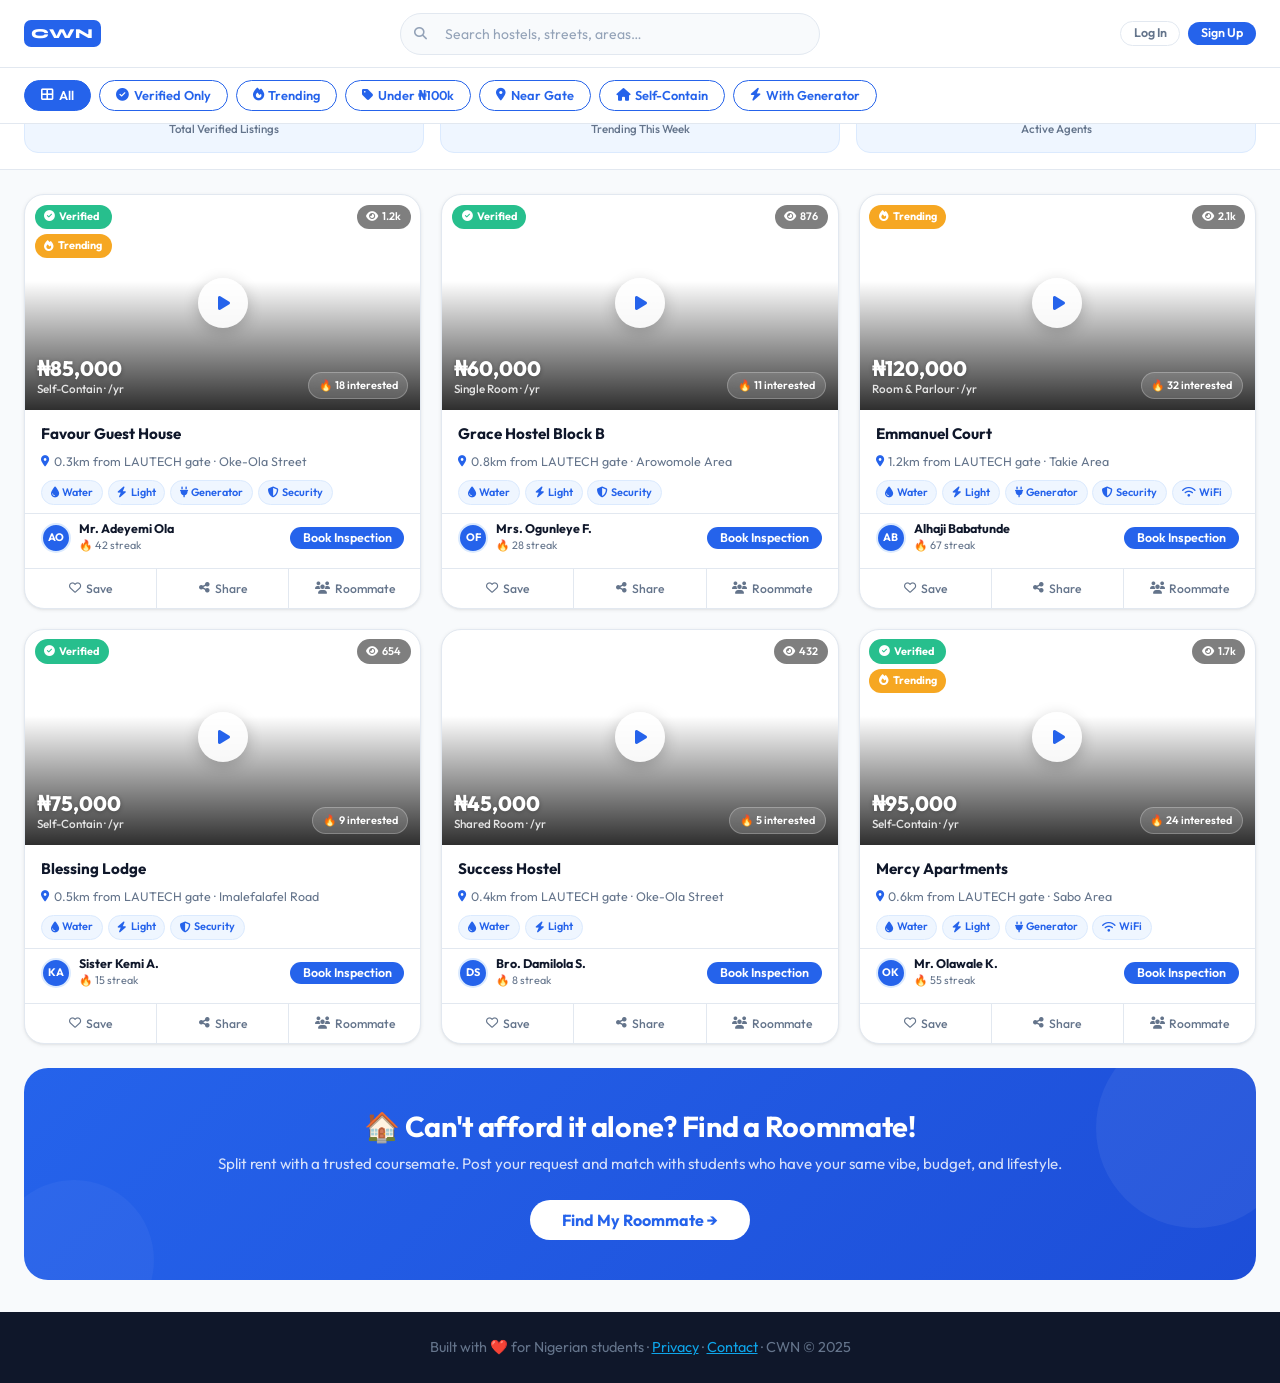
==== index.html @ 4b055cdf "file name changed" ====
<!--
  CWN — Campus Welfare Network
  PAGE: Listing Feed (index.html)
  ================================
  BACKEND INTEGRATION GUIDE:
  1. Replace `const LISTINGS` array with: fetch('/api/listings').then(r=>r.json())
  2. Replace saved listings localStorage with authenticated user API: POST /api/user/saved
  3. Connect search to server-side search: GET /api/listings?q=...&filter=...
  4. For Supabase: import { createClient } from '@supabase/supabase-js' and query listings table
  5. Real-time views: subscribe to Supabase Realtime channel on listings table
-->
<!DOCTYPE html>
<html lang="en">
<head>
  <meta charset="UTF-8">
  <meta name="viewport" content="width=device-width, initial-scale=1.0">
  <meta name="description" content="CWN — Find verified student accommodation near your campus. Video tours, no scams.">
  <title>CWN — Campus Welfare Network | Find Your Hostel</title>
  <link rel="stylesheet" href="styles.css">
  <link rel="stylesheet" href="https://cdnjs.cloudflare.com/ajax/libs/font-awesome/6.5.1/css/all.min.css">
</head>
<body>

<!-- ===== NAVBAR ===== -->
<nav class="navbar">
  <a href="index (1).html" class="nav-logo">
    <span class="logo-box">CWN</span>
  </a>
  <div class="nav-search">
    <i class="fa fa-search si"></i>
    <input type="text" id="desktopSearch" placeholder="Search hostels, streets, areas…" autocomplete="off">
  </div>
  <div class="nav-actions">
    <a href="signup.html" class="btn btn-ghost btn-sm">Log In</a>
    <a href="signup.html" class="btn btn-primary btn-sm">Sign Up</a>
  </div>
</nav>

<!-- Mobile search -->
<div class="mobile-search">
  <div class="nav-search" style="max-width:100%;margin:0">
    <i class="fa fa-search si"></i>
    <input type="text" id="mobileSearch" placeholder="Search hostels, streets, areas…" autocomplete="off">
  </div>
</div>

<!-- ===== FILTER PILLS ===== -->
<div class="filter-bar" id="filterBar">
  <button class="pill active" data-filter="all"><i class="fa fa-th-large"></i> All</button>
  <button class="pill" data-filter="verified"><i class="fa fa-check-circle"></i> Verified Only</button>
  <button class="pill" data-filter="trending"><i class="fa fa-fire"></i> Trending</button>
  <button class="pill" data-filter="under100k"><i class="fa fa-tag"></i> Under ₦100k</button>
  <button class="pill" data-filter="neargate"><i class="fa fa-map-marker-alt"></i> Near Gate</button>
  <button class="pill" data-filter="selfcontain"><i class="fa fa-home"></i> Self-Contain</button>
  <button class="pill" data-filter="generator"><i class="fa fa-bolt"></i> With Generator</button>
</div>

<!-- ===== STATS BAR ===== -->
<div class="stats-bar">
  <div class="stat-card">
    <div class="stat-num" id="statVerified">47</div>
    <div class="stat-lbl">Total Verified Listings</div>
  </div>
  <div class="stat-card">
    <div class="stat-num" id="statTrending">12</div>
    <div class="stat-lbl">Trending This Week</div>
  </div>
  <div class="stat-card">
    <div class="stat-num" id="statAgents">23</div>
    <div class="stat-lbl">Active Agents</div>
  </div>
</div>

<!-- ===== MAIN FEED ===== -->
<div class="feed-wrap" style="padding-top:1.5rem">
  <div class="listings-grid" id="listingsGrid">
    <!-- Cards rendered by JS -->
  </div>
</div>

<!-- ===== CTA BANNER ===== -->
<div class="cta-banner">
  <h2>🏠 Can't afford it alone? Find a Roommate!</h2>
  <p>Split rent with a trusted coursemate. Post your request and match with students who have your same vibe, budget, and lifestyle.</p>
  <a href="roommate.html" class="btn btn-white btn-lg">Find My Roommate →</a>
</div>

<!-- ===== FOOTER ===== -->
<footer class="footer">
  <p>Built with ❤️ for Nigerian students · <a href="#">Privacy</a> · <a href="#">Contact</a> · CWN © 2025</p>
</footer>

<!-- ===== MOBILE BOTTOM NAV ===== -->
<nav class="mob-nav">
  <div class="mob-nav-inner">
    <a href="index (1).html" class="mob-nav-item active">
      <i class="fa fa-home"></i><span>Feed</span>
    </a>
    <div class="mob-nav-item" id="mobSearchBtn">
      <i class="fa fa-search"></i><span>Search</span>
    </div>
    <a href="roommate.html" class="mob-nav-item">
      <i class="fa fa-users"></i><span>Roommate</span>
    </a>
    <a href="signup.html" class="mob-nav-item">
      <i class="fa fa-user-circle"></i><span>Profile</span>
    </a>
  </div>
</nav>

<!-- ===== SHARE MODAL ===== -->
<div class="overlay" id="shareOverlay">
  <div class="sheet">
    <div class="sheet-header">
      <span class="sheet-title">How do you want to share? 🤔</span>
      <button class="sheet-close" id="shareClose"><i class="fa fa-times"></i></button>
    </div>
    <p class="sheet-sub">Choose what you're looking for and we'll write the message for you.</p>
    <div class="share-opts">
      <div class="share-opt" id="shareRoommate">
        <i class="fa fa-user-friends"></i>
        <div class="share-opt-title">Looking for a Roommate</div>
        <div class="share-opt-desc">Share to find someone to split rent with</div>
      </div>
      <div class="share-opt" id="shareFriends">
        <i class="fab fa-whatsapp"></i>
        <div class="share-opt-title">Share with Friends</div>
        <div class="share-opt-desc">Let your people know about this hostel</div>
      </div>
    </div>
  </div>
</div>

<!-- ===== VIDEO MODAL ===== -->
<div class="vid-overlay" id="vidOverlay">
  <div class="vid-box">
    <button class="vid-close" id="vidClose"><i class="fa fa-times"></i></button>
    <div class="vid-inner">
      <iframe id="vidFrame" src="" allowfullscreen allow="autoplay; encrypted-media"></iframe>
    </div>
  </div>
</div>

<script>
// =====================================================================
// DATA — Replace with API calls in production
// =====================================================================
const LISTINGS = [
  {
    id: 1,
    name: "Favour Guest House",
    street: "Oke-Ola Street",
    area: "Ogbomoso",
    distance: "0.3km from LAUTECH gate",
    price: "₦85,000",
    priceNum: 85000,
    roomType: "Self-Contain",
    verified: true,
    trending: true,
    views: 1240,
    interested: 18,
    amenities: ["Water", "Light", "Generator", "Security"],
    agent: { name: "Mr. Adeyemi Ola", initials: "AO", streak: 42 },
    img: "https://images.unsplash.com/photo-1560185008-b033106af5c3?w=800&q=75&auto=format",
    vidId: "3209828",
    vidSrc: "https://player.pexels.com/video/3209828/video-share"
  },
  {
    id: 2,
    name: "Grace Hostel Block B",
    street: "Arowomole Area",
    area: "Ogbomoso",
    distance: "0.8km from LAUTECH gate",
    price: "₦60,000",
    priceNum: 60000,
    roomType: "Single Room",
    verified: true,
    trending: false,
    views: 876,
    interested: 11,
    amenities: ["Water", "Light", "Security"],
    agent: { name: "Mrs. Ogunleye F.", initials: "OF", streak: 28 },
    img: "https://images.unsplash.com/photo-1522708323590-d24dbb6b0267?w=800&q=75&auto=format",
    vidId: "4483938",
    vidSrc: "https://player.pexels.com/video/4483938/video-share"
  },
  {
    id: 3,
    name: "Emmanuel Court",
    street: "Takie Area",
    area: "Ogbomoso",
    distance: "1.2km from LAUTECH gate",
    price: "₦120,000",
    priceNum: 120000,
    roomType: "Room & Parlour",
    verified: false,
    trending: true,
    views: 2105,
    interested: 32,
    amenities: ["Water", "Light", "Generator", "Security", "WiFi"],
    agent: { name: "Alhaji Babatunde", initials: "AB", streak: 67 },
    img: "https://images.unsplash.com/photo-1502672023488-70e25813eb80?w=800&q=75&auto=format",
    vidId: "3014019",
    vidSrc: "https://player.pexels.com/video/3014019/video-share"
  },
  {
    id: 4,
    name: "Blessing Lodge",
    street: "Imalefalafel Road",
    area: "Ogbomoso",
    distance: "0.5km from LAUTECH gate",
    price: "₦75,000",
    priceNum: 75000,
    roomType: "Self-Contain",
    verified: true,
    trending: false,
    views: 654,
    interested: 9,
    amenities: ["Water", "Light", "Security"],
    agent: { name: "Sister Kemi A.", initials: "KA", streak: 15 },
    img: "https://images.unsplash.com/photo-1631049307264-da0ec9d70304?w=800&q=75&auto=format",
    vidId: "3571264",
    vidSrc: "https://player.pexels.com/video/3571264/video-share"
  },
  {
    id: 5,
    name: "Success Hostel",
    street: "Oke-Ola Street",
    area: "Ogbomoso",
    distance: "0.4km from LAUTECH gate",
    price: "₦45,000",
    priceNum: 45000,
    roomType: "Shared Room",
    verified: false,
    trending: false,
    views: 432,
    interested: 5,
    amenities: ["Water", "Light"],
    agent: { name: "Bro. Damilola S.", initials: "DS", streak: 8 },
    img: "https://images.unsplash.com/photo-1484154218612-5b36a8d8c68a?w=800&q=75&auto=format",
    vidId: "2793443",
    vidSrc: "https://player.pexels.com/video/2793443/video-share"
  },
  {
    id: 6,
    name: "Mercy Apartments",
    street: "Sabo Area",
    area: "Ogbomoso",
    distance: "0.6km from LAUTECH gate",
    price: "₦95,000",
    priceNum: 95000,
    roomType: "Self-Contain",
    verified: true,
    trending: true,
    views: 1680,
    interested: 24,
    amenities: ["Water", "Light", "Generator", "WiFi"],
    agent: { name: "Mr. Olawale K.", initials: "OK", streak: 55 },
    img: "https://images.unsplash.com/photo-1493809842364-78817add7ffb?w=800&q=75&auto=format",
    vidId: "856199",
    vidSrc: "https://player.pexels.com/video/856199/video-share"
  }
];

const AMENITY_ICONS = {
  "Water": "fa-tint",
  "Light": "fa-bolt",
  "Generator": "fa-plug",
  "Security": "fa-shield-alt",
  "WiFi": "fa-wifi",
  "Furnished": "fa-couch"
};

// =====================================================================
// STATE
// =====================================================================
let activeFilter = 'all';
let searchQuery = '';
let activeShareListing = null;
let savedListings = JSON.parse(localStorage.getItem('cwn_saved') || '[]');

// =====================================================================
// RENDER CARDS
// =====================================================================
function renderCards(data) {
  const grid = document.getElementById('listingsGrid');
  if (!data.length) {
    grid.innerHTML = `<div class="no-results">
      <i class="fa fa-search"></i>
      <h3>No listings found</h3>
      <p>Try a different filter or search term</p>
    </div>`;
    return;
  }

  grid.innerHTML = data.map(l => `
    <div class="l-card" data-id="${l.id}">
      <div class="card-media" onclick="openVideo(${l.id})">
        <img
          src="${l.img}"
          alt="${l.name}"
          loading="lazy"
          onerror="this.style.background='linear-gradient(135deg,#1e3a5f,#2563EB)';this.style.display='none'">
        <div class="media-grad"></div>
        <div class="play-btn"><i class="fa fa-play" style="margin-left:3px"></i></div>
        <div class="card-badges">
          ${l.verified ? '<span class="badge badge-v"><i class="fa fa-check-circle"></i> Verified</span>' : ''}
          ${l.trending ? '<span class="badge badge-t"><i class="fa fa-fire"></i> Trending</span>' : ''}
        </div>
        <div class="badge-views"><i class="fa fa-eye"></i> ${fmtNum(l.views)}</div>
        <div class="price-tag">
          <div class="price-main">${l.price}</div>
          <div class="price-type">${l.roomType} · /yr</div>
        </div>
        <div class="interested-tag">🔥 ${l.interested} interested</div>
      </div>

      <div class="card-body">
        <div class="card-title">${l.name}</div>
        <div class="card-loc">
          <i class="fa fa-map-marker-alt"></i>
          <span>${l.distance} · ${l.street}</span>
        </div>
        <div class="amenity-row">
          ${l.amenities.map(a => `
            <span class="a-pill">
              <i class="fa ${AMENITY_ICONS[a] || 'fa-check'}"></i>${a}
            </span>`).join('')}
        </div>
        <div class="card-hr"></div>
        <div class="agent-row">
          <div class="agent-info">
            <div class="av">${l.agent.initials}</div>
            <div>
              <div class="agent-name">${l.agent.name}</div>
              <div class="agent-streak">🔥 ${l.agent.streak} streak</div>
            </div>
          </div>
          <a href="listing-detail.html?id=${l.id}" class="btn btn-primary btn-sm">
            Book Inspection
          </a>
        </div>
      </div>

      <div class="card-acts">
        <button class="act-btn ${savedListings.includes(l.id)?'saved':''}" onclick="toggleSave(${l.id},this)">
          <i class="fa${savedListings.includes(l.id)?'s':' far'} fa-heart"></i>
          <span>${savedListings.includes(l.id)?'Saved':'Save'}</span>
        </button>
        <button class="act-btn" onclick="openShare(${l.id})">
          <i class="fa fa-share-alt"></i><span>Share</span>
        </button>
        <a href="roommate.html" class="act-btn">
          <i class="fa fa-users"></i><span>Roommate</span>
        </a>
      </div>
    </div>
  `).join('');
}

function fmtNum(n) {
  return n >= 1000 ? (n/1000).toFixed(1).replace('.0','') + 'k' : n;
}

// =====================================================================
// FILTER + SEARCH
// =====================================================================
function applyFilters() {
  let data = [...LISTINGS];

  // Search
  if (searchQuery) {
    const q = searchQuery.toLowerCase();
    data = data.filter(l =>
      l.name.toLowerCase().includes(q) ||
      l.street.toLowerCase().includes(q) ||
      l.area.toLowerCase().includes(q) ||
      l.roomType.toLowerCase().includes(q)
    );
  }

  // Pill filter
  switch (activeFilter) {
    case 'verified':   data = data.filter(l => l.verified); break;
    case 'trending':   data = data.filter(l => l.trending); break;
    case 'under100k':  data = data.filter(l => l.priceNum < 100000); break;
    case 'neargate':   data = data.filter(l => parseFloat(l.distance) < 0.6); break;
    case 'selfcontain':data = data.filter(l => l.roomType.toLowerCase().includes('self')); break;
    case 'generator':  data = data.filter(l => l.amenities.includes('Generator')); break;
  }

  renderCards(data);
}

// Pill clicks
document.getElementById('filterBar').addEventListener('click', e => {
  const pill = e.target.closest('.pill');
  if (!pill) return;
  document.querySelectorAll('.pill').forEach(p => p.classList.remove('active'));
  pill.classList.add('active');
  activeFilter = pill.dataset.filter;
  applyFilters();
});

// Search inputs
function setupSearch(id) {
  const el = document.getElementById(id);
  if (!el) return;
  el.addEventListener('input', e => {
    searchQuery = e.target.value.trim();
    // Sync both search inputs
    ['desktopSearch','mobileSearch'].forEach(sid => {
      const el2 = document.getElementById(sid);
      if (el2 && el2 !== e.target) el2.value = searchQuery;
    });
    applyFilters();
  });
}
setupSearch('desktopSearch');
setupSearch('mobileSearch');

// =====================================================================
// SAVE / FAVOURITE
// =====================================================================
function toggleSave(id, btn) {
  const idx = savedListings.indexOf(id);
  if (idx === -1) {
    savedListings.push(id);
    btn.classList.add('saved');
    btn.innerHTML = '<i class="fas fa-heart"></i><span>Saved</span>';
  } else {
    savedListings.splice(idx, 1);
    btn.classList.remove('saved');
    btn.innerHTML = '<i class="far fa-heart"></i><span>Save</span>';
  }
  localStorage.setItem('cwn_saved', JSON.stringify(savedListings));
}

// =====================================================================
// SHARE MODAL
// =====================================================================
function openShare(id) {
  activeShareListing = LISTINGS.find(l => l.id === id);
  document.getElementById('shareOverlay').classList.add('open');
}

document.getElementById('shareClose').onclick = closeShare;
document.getElementById('shareOverlay').addEventListener('click', e => {
  if (e.target === document.getElementById('shareOverlay')) closeShare();
});
function closeShare() {
  document.getElementById('shareOverlay').classList.remove('open');
}

document.getElementById('shareRoommate').onclick = () => {
  if (!activeShareListing) return;
  const l = activeShareListing;
  const url = `${window.location.origin}/listing-detail.html?id=${l.id}`;
  const msg = `Hey! 👋 I found this hostel on CWN and I'm looking for a roommate to share it with.\n\n🏠 *${l.name}*\n📍 ${l.street}, Ogbomoso\n💰 Budget around ${l.price}/year\n🎓 Near LAUTECH gate (${l.distance})\n\nCheck it out here: ${url}\n\nHolla if you're interested! 🙌`;
  window.open(`https://wa.me/?text=${encodeURIComponent(msg)}`, '_blank');
  closeShare();
};

document.getElementById('shareFriends').onclick = () => {
  if (!activeShareListing) return;
  const l = activeShareListing;
  const url = `${window.location.origin}/listing-detail.html?id=${l.id}`;
  const msg = `Found a 🔥 hostel on CWN — ${l.verified ? 'verified video tour, no scams' : 'check it out'}!\n\n🏠 *${l.name}* — ${l.price}/yr\n📍 ${l.distance} from LAUTECH gate\n\nCheck it out: ${url}\n\nCWN — student accommodation done right 🎓`;
  window.open(`https://wa.me/?text=${encodeURIComponent(msg)}`, '_blank');
  closeShare();
};

// =====================================================================
// VIDEO MODAL
// =====================================================================
function openVideo(id) {
  const l = LISTINGS.find(x => x.id === id);
  if (!l) return;
  const overlay = document.getElementById('vidOverlay');
  const inner = overlay.querySelector('.vid-inner');

  // Try Pexels embed, fallback to styled placeholder
  inner.innerHTML = `
    <iframe
      src="${l.vidSrc}"
      width="100%" height="100%"
      frameborder="0"
      allow="autoplay; fullscreen"
      allowfullscreen
      style="width:100%;height:100%;border:none;display:block">
    </iframe>`;

  overlay.classList.add('open');

  // Fallback if iframe fails — show placeholder after 3s
  const iframe = inner.querySelector('iframe');
  iframe.onerror = () => showVidPlaceholder(inner, l);

  // Add fallback placeholder below iframe for browsers that block embeds
  setTimeout(() => {
    // If iframe loaded, this won't show
  }, 100);
}

function showVidPlaceholder(inner, l) {
  inner.innerHTML = `
    <div class="vid-placeholder">
      <i class="fa fa-video"></i>
      <strong>Video Tour — ${l.name}</strong>
      <span>Video tour loading… this will play the agent's walkthrough video.</span>
      <span style="margin-top:0.5rem;color:rgba(255,255,255,0.4);font-size:0.75rem">
        Agent: ${l.agent.name} · ${l.distance}
      </span>
    </div>`;
}

document.getElementById('vidClose').onclick = closeVideo;
document.getElementById('vidOverlay').addEventListener('click', e => {
  if (e.target === document.getElementById('vidOverlay')) closeVideo();
});
function closeVideo() {
  document.getElementById('vidOverlay').classList.remove('open');
  // Stop video
  const inner = document.getElementById('vidOverlay').querySelector('.vid-inner');
  inner.innerHTML = '';
}

// =====================================================================
// INIT
// =====================================================================
renderCards(LISTINGS);
</script>
</body>
</html>
---- styles.css ----
/*
  CWN — Campus Welfare Network
  Shared Stylesheet (styles.css)
  ================================
  To connect to a real backend later:
  1. Replace all hardcoded JS data arrays with fetch() calls to your API
  2. Update form actions to POST to your backend endpoints
  3. Replace localStorage saves with authenticated user API calls
  4. Supabase integration: use supabase-js client in each page's <script> block
*/

@import url('https://fonts.googleapis.com/css2?family=Outfit:wght@300;400;500;600;700;800;900&family=Syne:wght@700;800;900&display=swap');

/* ===================== CSS VARIABLES ===================== */
:root {
  --blue:        #2563EB;
  --blue-dark:   #1D4ED8;
  --blue-light:  #0EA5E9;
  --blue-tint:   #EFF6FF;
  --blue-mid:    #DBEAFE;
  --dark:        #0F172A;
  --bg:          #F8FAFC;
  --card:        #FFFFFF;
  --border:      #E2E8F0;
  --green:       #10B981;
  --green-tint:  #ECFDF5;
  --amber:       #F59E0B;
  --amber-tint:  #FFFBEB;
  --red:         #EF4444;
  --red-tint:    #FEF2F2;
  --gray:        #64748B;
  --gray-light:  #94A3B8;
  --gray-xlight: #CBD5E1;
  --font-body:   'Outfit', sans-serif;
  --font-display:'Syne', sans-serif;
  --radius-xs:   6px;
  --radius-sm:   10px;
  --radius:      14px;
  --radius-lg:   20px;
  --radius-xl:   24px;
  --shadow-xs:   0 1px 2px rgba(0,0,0,0.05);
  --shadow-sm:   0 1px 4px rgba(0,0,0,0.07), 0 1px 2px rgba(0,0,0,0.04);
  --shadow:      0 2px 10px rgba(0,0,0,0.08), 0 1px 3px rgba(0,0,0,0.05);
  --shadow-md:   0 6px 20px rgba(0,0,0,0.1);
  --shadow-blue: 0 8px 28px rgba(37,99,235,0.25);
  --nav-h:       68px;
  --mob-nav-h:   62px;
  --t:           0.2s ease;
}

/* ===================== RESET ===================== */
*,*::before,*::after{margin:0;padding:0;box-sizing:border-box}
html{scroll-behavior:smooth;-webkit-text-size-adjust:100%}
body{font-family:var(--font-body);background:var(--bg);color:var(--dark);line-height:1.6;-webkit-font-smoothing:antialiased;-moz-osx-font-smoothing:grayscale}
a{text-decoration:none;color:inherit}
img,video{max-width:100%;display:block}
button,input,select,textarea{font-family:var(--font-body);font-size:inherit}
button{cursor:pointer;border:none;background:none}
ul{list-style:none}

/* ===================== SCROLLBAR ===================== */
::-webkit-scrollbar{width:5px;height:5px}
::-webkit-scrollbar-track{background:transparent}
::-webkit-scrollbar-thumb{background:var(--border);border-radius:3px}
::-webkit-scrollbar-thumb:hover{background:var(--gray-xlight)}

/* ===================== TYPOGRAPHY ===================== */
.display{font-family:var(--font-display);font-weight:800}
h1{font-size:clamp(1.75rem,4vw,2.6rem);font-weight:800;line-height:1.15;letter-spacing:-0.5px}
h2{font-size:clamp(1.25rem,3vw,1.8rem);font-weight:700;line-height:1.25;letter-spacing:-0.3px}
h3{font-size:1.1rem;font-weight:700;line-height:1.3}
h4{font-size:0.95rem;font-weight:600}
p{color:var(--gray);font-size:0.9rem}

/* ===================== NAVBAR ===================== */
.navbar{
  position:fixed;top:0;left:0;right:0;
  height:var(--nav-h);
  background:rgba(255,255,255,0.96);
  backdrop-filter:blur(16px);
  -webkit-backdrop-filter:blur(16px);
  border-bottom:1px solid var(--border);
  z-index:200;
  display:flex;align-items:center;
  padding:0 1.5rem;gap:1rem;
}
.nav-logo{
  display:flex;align-items:center;gap:0.4rem;
  font-family:var(--font-display);font-size:1.5rem;font-weight:800;
  color:var(--blue);letter-spacing:-1px;flex-shrink:0;
}
.nav-logo .logo-box{
  background:var(--blue);color:white;
  padding:3px 7px;border-radius:7px;
  font-size:0.85rem;letter-spacing:0.5px;font-weight:900;
}
.nav-search{flex:1;max-width:420px;margin:0 auto;position:relative}
.nav-search input{
  width:100%;height:42px;
  border:1.5px solid var(--border);
  border-radius:100px;padding:0 1rem 0 2.75rem;
  font-size:0.875rem;background:var(--bg);
  transition:var(--t);outline:none;color:var(--dark);
}
.nav-search input:focus{
  border-color:var(--blue);background:white;
  box-shadow:0 0 0 3px rgba(37,99,235,0.1);
}
.nav-search input::placeholder{color:var(--gray-light)}
.nav-search .si{
  position:absolute;left:0.875rem;top:50%;transform:translateY(-50%);
  color:var(--gray-light);font-size:0.8rem;pointer-events:none;
}
.nav-actions{display:flex;align-items:center;gap:0.5rem;flex-shrink:0}

/* mobile search row */
.mobile-search{
  display:none;
  padding:0.625rem 1rem;
  background:white;
  border-bottom:1px solid var(--border);
  position:sticky;top:var(--nav-h);z-index:190;
}
.mobile-search .nav-search{max-width:100%;margin:0}

/* ===================== BUTTONS ===================== */
.btn{
  display:inline-flex;align-items:center;justify-content:center;gap:0.4rem;
  padding:0.5rem 1.25rem;border-radius:100px;
  font-size:0.875rem;font-weight:600;
  transition:var(--t);cursor:pointer;border:none;line-height:1;
}
.btn:active{transform:scale(0.97)}
.btn-primary{background:var(--blue);color:white}
.btn-primary:hover{background:var(--blue-dark);box-shadow:var(--shadow-blue)}
.btn-outline{background:transparent;color:var(--blue);border:1.5px solid var(--blue)}
.btn-outline:hover{background:var(--blue-tint)}
.btn-ghost{background:transparent;color:var(--gray);border:1.5px solid var(--border)}
.btn-ghost:hover{background:var(--bg);color:var(--dark)}
.btn-green{background:var(--green);color:white}
.btn-green:hover{background:#059669}
.btn-white{background:white;color:var(--blue);font-weight:700}
.btn-white:hover{background:var(--blue-tint)}
.btn-sm{padding:0.3rem 0.8rem;font-size:0.78rem}
.btn-lg{padding:0.75rem 2rem;font-size:1rem}
.btn-xl{padding:0.9rem 2.5rem;font-size:1.05rem;border-radius:var(--radius-sm)}
.btn-full{width:100%}
.btn-square{padding:0.5rem;aspect-ratio:1;border-radius:var(--radius-sm)}

/* ===================== FILTER BAR ===================== */
.filter-bar{
  padding:0.75rem 1.5rem;
  display:flex;gap:0.5rem;
  overflow-x:auto;scrollbar-width:none;-ms-overflow-style:none;
  border-bottom:1px solid var(--border);
  background:white;
  position:sticky;top:calc(var(--nav-h));z-index:180;
}
.filter-bar::-webkit-scrollbar{display:none}
.pill{
  display:inline-flex;align-items:center;gap:0.3rem;
  padding:0.4rem 1rem;border-radius:100px;
  font-size:0.8rem;font-weight:600;white-space:nowrap;
  cursor:pointer;border:1.5px solid var(--blue);
  color:var(--blue);background:white;transition:var(--t);
}
.pill.active{background:var(--blue);color:white}
.pill:hover:not(.active){background:var(--blue-tint)}

/* ===================== STATS BAR ===================== */
.stats-bar{
  display:grid;grid-template-columns:repeat(3,1fr);gap:1rem;
  padding:1rem 1.5rem;background:white;
  border-bottom:1px solid var(--border);
}
.stat-card{
  background:var(--blue-tint);border-radius:var(--radius);
  padding:0.875rem 1rem;text-align:center;
  border:1px solid var(--blue-mid);
}
.stat-num{
  font-size:1.8rem;font-weight:900;color:var(--blue);
  line-height:1;font-family:var(--font-display);
}
.stat-lbl{font-size:0.72rem;color:var(--gray);margin-top:0.25rem;font-weight:500}

/* ===================== LISTING GRID ===================== */
.feed-wrap{padding:1.5rem}
.listings-grid{
  display:grid;
  grid-template-columns:repeat(3,1fr);
  gap:1.25rem;
}
.no-results{
  grid-column:1/-1;text-align:center;
  padding:4rem 2rem;color:var(--gray-light);
}
.no-results i{font-size:3rem;margin-bottom:1rem;display:block;color:var(--border)}
.no-results h3{color:var(--gray);font-size:1rem}

/* ===================== LISTING CARD ===================== */
.l-card{
  background:var(--card);border-radius:var(--radius-lg);
  overflow:hidden;
  box-shadow:var(--shadow-sm);
  border:1px solid var(--border);
  transition:transform 0.25s ease,box-shadow 0.25s ease;
  display:flex;flex-direction:column;
}
.l-card:hover{transform:translateY(-4px);box-shadow:var(--shadow-md)}

.card-media{
  position:relative;height:215px;overflow:hidden;
  cursor:pointer;flex-shrink:0;
}
.card-media img{
  width:100%;height:100%;object-fit:cover;
  transition:transform 0.4s ease;display:block;
}
.l-card:hover .card-media img{transform:scale(1.06)}
.media-grad{
  position:absolute;bottom:0;left:0;right:0;
  height:60%;
  background:linear-gradient(to top,rgba(0,0,0,0.82),transparent);
  z-index:2;pointer-events:none;
}
.play-btn{
  position:absolute;top:50%;left:50%;
  transform:translate(-50%,-50%);
  width:50px;height:50px;border-radius:50%;
  background:rgba(255,255,255,0.9);
  display:flex;align-items:center;justify-content:center;
  color:var(--blue);font-size:1rem;z-index:5;
  box-shadow:0 4px 16px rgba(0,0,0,0.2);
  transition:var(--t);
}
.card-media:hover .play-btn{background:white;transform:translate(-50%,-50%) scale(1.1)}

.card-badges{
  position:absolute;top:0.6rem;left:0.6rem;
  display:flex;flex-direction:column;gap:0.3rem;z-index:6;
}
.badge{
  display:inline-flex;align-items:center;gap:0.25rem;
  padding:0.22rem 0.6rem;border-radius:100px;
  font-size:0.68rem;font-weight:700;
  backdrop-filter:blur(6px);-webkit-backdrop-filter:blur(6px);
}
.badge-v{background:rgba(16,185,129,0.9);color:white}
.badge-t{background:rgba(245,158,11,0.9);color:white}
.badge-views{
  position:absolute;top:0.6rem;right:0.6rem;
  background:rgba(0,0,0,0.5);color:white;
  padding:0.22rem 0.6rem;border-radius:100px;
  font-size:0.68rem;font-weight:600;z-index:6;
  display:flex;align-items:center;gap:0.25rem;
  backdrop-filter:blur(6px);
}

.price-tag{position:absolute;bottom:0.7rem;left:0.75rem;z-index:5}
.price-main{font-size:1.3rem;font-weight:800;color:white;line-height:1.1;text-shadow:0 1px 4px rgba(0,0,0,0.3)}
.price-type{font-size:0.73rem;color:rgba(255,255,255,0.85);font-weight:500}
.interested-tag{
  position:absolute;bottom:0.7rem;right:0.75rem;z-index:5;
  background:rgba(255,255,255,0.15);color:white;
  padding:0.22rem 0.6rem;border-radius:100px;
  font-size:0.68rem;font-weight:600;
  border:1px solid rgba(255,255,255,0.25);
  backdrop-filter:blur(6px);
}

.card-body{
  padding:0.875rem 1rem;
  flex:1;display:flex;flex-direction:column;gap:0.5rem;
}
.card-title{font-size:0.95rem;font-weight:700;color:var(--dark);line-height:1.3}
.card-loc{
  font-size:0.78rem;color:var(--gray);
  display:flex;align-items:center;gap:0.3rem;
  white-space:nowrap;overflow:hidden;text-overflow:ellipsis;
}
.card-loc i{color:var(--blue);font-size:0.68rem;flex-shrink:0}
.amenity-row{display:flex;flex-wrap:wrap;gap:0.3rem}
.a-pill{
  background:var(--blue-tint);color:var(--blue);
  padding:0.18rem 0.55rem;border-radius:100px;
  font-size:0.68rem;font-weight:600;
  display:flex;align-items:center;gap:0.2rem;
  border:1px solid var(--blue-mid);
}
.card-hr{height:1px;background:var(--border);margin:0 -1rem;width:calc(100% + 2rem)}

.agent-row{
  display:flex;align-items:center;
  justify-content:space-between;gap:0.5rem;
}
.agent-info{display:flex;align-items:center;gap:0.5rem}
.av{
  width:30px;height:30px;border-radius:50%;
  background:var(--blue);color:white;
  font-size:0.68rem;font-weight:700;
  display:flex;align-items:center;justify-content:center;
  flex-shrink:0;border:2px solid var(--blue-mid);
}
.agent-name{font-size:0.78rem;font-weight:700;color:var(--dark);line-height:1.2}
.agent-streak{font-size:0.68rem;color:var(--gray)}

/* ===================== CARD ACTIONS ===================== */
.card-acts{
  display:flex;border-top:1px solid var(--border);
  border-radius:0 0 var(--radius-lg) var(--radius-lg);
  overflow:hidden;
}
.act-btn{
  flex:1;display:flex;align-items:center;justify-content:center;gap:0.3rem;
  padding:0.6rem 0.25rem;font-size:0.76rem;font-weight:500;
  color:var(--gray);transition:var(--t);cursor:pointer;
  background:none;border:none;font-family:var(--font-body);
}
.act-btn:not(:last-child){border-right:1px solid var(--border)}
.act-btn:hover{color:var(--blue);background:var(--blue-tint)}
.act-btn.saved{color:var(--red)}
.act-btn.saved i{font-weight:900}

/* ===================== SHARE MODAL ===================== */
.overlay{
  position:fixed;inset:0;background:rgba(0,0,0,0.52);
  z-index:500;display:flex;align-items:flex-end;justify-content:center;
  opacity:0;pointer-events:none;transition:opacity 0.25s ease;
}
.overlay.open{opacity:1;pointer-events:all}
.sheet{
  background:white;border-radius:var(--radius-xl) var(--radius-xl) 0 0;
  padding:1.5rem;width:100%;max-width:500px;
  transform:translateY(100%);transition:transform 0.25s ease;
  box-shadow:0 -8px 40px rgba(0,0,0,0.15);
}
.overlay.open .sheet{transform:translateY(0)}
@media(min-width:640px){
  .overlay{align-items:center}
  .sheet{
    border-radius:var(--radius-xl);max-width:420px;
    transform:scale(0.94) translateY(8px);
    transition:transform 0.25s ease,opacity 0.25s ease;opacity:0;
  }
  .overlay.open .sheet{transform:scale(1) translateY(0);opacity:1}
}
.sheet-header{display:flex;align-items:center;justify-content:space-between;margin-bottom:0.25rem}
.sheet-title{font-size:1.05rem;font-weight:700}
.sheet-close{
  width:30px;height:30px;border-radius:50%;background:var(--bg);
  border:none;cursor:pointer;display:flex;align-items:center;justify-content:center;
  color:var(--gray);font-size:0.8rem;transition:var(--t);
}
.sheet-close:hover{background:var(--border);color:var(--dark)}
.sheet-sub{font-size:0.83rem;color:var(--gray);margin-bottom:1.25rem}
.share-opts{display:grid;grid-template-columns:1fr 1fr;gap:0.75rem}
.share-opt{
  border:2px solid var(--border);border-radius:var(--radius);
  padding:1.25rem 1rem;text-align:center;cursor:pointer;transition:var(--t);
}
.share-opt:hover,.share-opt.sel{border-color:var(--blue);background:var(--blue-tint)}
.share-opt i{font-size:1.75rem;color:var(--blue);margin-bottom:0.5rem;display:block}
.share-opt-title{font-size:0.85rem;font-weight:700;color:var(--dark)}
.share-opt-desc{font-size:0.73rem;color:var(--gray);margin-top:0.2rem}

/* ===================== VIDEO MODAL ===================== */
.vid-overlay{
  position:fixed;inset:0;background:rgba(0,0,0,0.92);
  z-index:600;display:flex;align-items:center;justify-content:center;
  opacity:0;pointer-events:none;transition:opacity 0.25s ease;
}
.vid-overlay.open{opacity:1;pointer-events:all}
.vid-box{
  width:90%;max-width:700px;
  background:#000;border-radius:var(--radius-lg);
  overflow:hidden;position:relative;
  transform:scale(0.95);transition:transform 0.25s ease;
}
.vid-overlay.open .vid-box{transform:scale(1)}
.vid-close{
  position:absolute;top:0.75rem;right:0.75rem;z-index:10;
  background:rgba(0,0,0,0.6);border:none;color:white;
  width:34px;height:34px;border-radius:50%;
  display:flex;align-items:center;justify-content:center;
  cursor:pointer;font-size:0.875rem;transition:var(--t);
}
.vid-close:hover{background:rgba(0,0,0,0.9)}
.vid-inner{width:100%;aspect-ratio:16/9}
.vid-inner iframe{width:100%;height:100%;border:none;display:block}
.vid-placeholder{
  width:100%;aspect-ratio:16/9;
  background:linear-gradient(135deg,#0F172A 0%,#1e3a5f 50%,#2563EB 100%);
  display:flex;flex-direction:column;align-items:center;justify-content:center;
  color:white;gap:1rem;text-align:center;padding:2rem;
}
.vid-placeholder i{font-size:3.5rem;color:rgba(255,255,255,0.4)}
.vid-placeholder strong{font-size:1.1rem;font-weight:700}
.vid-placeholder span{font-size:0.85rem;color:rgba(255,255,255,0.6)}

/* ===================== CTA BANNER ===================== */
.cta-banner{
  background:linear-gradient(135deg,var(--blue) 0%,var(--blue-dark) 100%);
  border-radius:var(--radius-xl);padding:2.5rem 2rem;
  text-align:center;color:white;
  margin:0 1.5rem 1.5rem;
  position:relative;overflow:hidden;
}
.cta-banner::before{
  content:'';position:absolute;top:-40px;right:-40px;
  width:200px;height:200px;border-radius:50%;
  background:rgba(255,255,255,0.06);pointer-events:none;
}
.cta-banner::after{
  content:'';position:absolute;bottom:-60px;left:-30px;
  width:160px;height:160px;border-radius:50%;
  background:rgba(255,255,255,0.04);pointer-events:none;
}
.cta-banner h2{color:white;margin-bottom:0.5rem}
.cta-banner p{color:rgba(255,255,255,0.82);margin-bottom:1.5rem;font-size:0.95rem}

/* ===================== BOTTOM NAV (mobile) ===================== */
.mob-nav{
  display:none;position:fixed;bottom:0;left:0;right:0;
  height:var(--mob-nav-h);background:white;
  border-top:1px solid var(--border);z-index:200;
}
.mob-nav-inner{
  height:100%;display:grid;
  grid-template-columns:repeat(4,1fr);
}
.mob-nav-item{
  display:flex;flex-direction:column;align-items:center;justify-content:center;
  gap:0.2rem;color:var(--gray-light);font-size:0.63rem;font-weight:600;
  cursor:pointer;transition:var(--t);
}
.mob-nav-item i{font-size:1.1rem}
.mob-nav-item.active{color:var(--blue)}

/* ===================== FORMS ===================== */
.form-grid{display:grid;gap:1rem}
.form-row{display:grid;grid-template-columns:1fr 1fr;gap:1rem}
.fg{display:flex;flex-direction:column;gap:0.35rem}
.fl{font-size:0.83rem;font-weight:600;color:var(--dark)}
.fl span{color:var(--red)}
.fn{font-size:0.73rem;color:var(--gray-light)}
.fi{
  height:44px;border:1.5px solid var(--border);border-radius:var(--radius-sm);
  padding:0 0.875rem;font-size:0.875rem;color:var(--dark);
  background:white;transition:var(--t);outline:none;width:100%;
}
.fi:focus{border-color:var(--blue);box-shadow:0 0 0 3px rgba(37,99,235,0.09)}
.fi.err{border-color:var(--red);background:var(--red-tint)}
.fi::placeholder{color:var(--gray-light)}
.fta{
  min-height:100px;padding:0.75rem 0.875rem;resize:vertical;
  border:1.5px solid var(--border);border-radius:var(--radius-sm);
  font-size:0.875rem;color:var(--dark);background:white;
  transition:var(--t);outline:none;width:100%;line-height:1.5;
}
.fta:focus{border-color:var(--blue);box-shadow:0 0 0 3px rgba(37,99,235,0.09)}
.fta.err{border-color:var(--red)}
.fs{
  height:44px;border:1.5px solid var(--border);border-radius:var(--radius-sm);
  padding:0 2.25rem 0 0.875rem;font-size:0.875rem;color:var(--dark);
  background:white;transition:var(--t);outline:none;width:100%;
  appearance:none;
  background-image:url("data:image/svg+xml,%3Csvg xmlns='http://www.w3.org/2000/svg' width='12' height='8'%3E%3Cpath d='M1 1l5 5 5-5' stroke='%2394A3B8' stroke-width='1.5' fill='none' stroke-linecap='round' stroke-linejoin='round'/%3E%3C/svg%3E");
  background-repeat:no-repeat;background-position:right 0.875rem center;
}
.fs:focus{border-color:var(--blue);box-shadow:0 0 0 3px rgba(37,99,235,0.09)}
.fe{font-size:0.73rem;color:var(--red);font-weight:500;display:none}
.fe.show{display:block}
.fsuccess{
  background:var(--green-tint);border:1px solid #A7F3D0;
  color:#065F46;padding:0.875rem 1rem;border-radius:var(--radius-sm);
  font-size:0.875rem;font-weight:500;
  display:flex;align-items:center;gap:0.5rem;
  opacity:0;animation:fadeUp 0.35s ease forwards;
}
@keyframes fadeUp{from{opacity:0;transform:translateY(6px)}to{opacity:1;transform:none}}

.cb-group{display:flex;flex-direction:column;gap:0.5rem}
.cb-row{display:flex;flex-wrap:wrap;gap:0.5rem 1rem}
.cb-item{display:flex;align-items:center;gap:0.45rem;cursor:pointer}
.cb-item input[type=checkbox]{width:16px;height:16px;accent-color:var(--blue);cursor:pointer}
.cb-item label{font-size:0.83rem;color:var(--dark);cursor:pointer}

.upload-box{
  border:2px dashed var(--border);border-radius:var(--radius);
  padding:2rem 1rem;text-align:center;cursor:pointer;
  transition:var(--t);background:var(--bg);
}
.upload-box:hover{border-color:var(--blue);background:var(--blue-tint)}
.upload-box i{font-size:2rem;color:var(--gray-xlight);margin-bottom:0.5rem}
.upload-box strong{display:block;font-size:0.9rem;font-weight:700;color:var(--dark)}
.upload-box small{font-size:0.75rem;color:var(--gray-light)}

/* ===================== SIGNUP PAGE ===================== */
.auth-wrap{min-height:100vh;display:grid;grid-template-columns:1fr 1.1fr}
.auth-left{
  background:linear-gradient(160deg,var(--blue) 0%,var(--blue-dark) 100%);
  padding:3rem 2.5rem;display:flex;flex-direction:column;
  justify-content:center;position:sticky;top:0;height:100vh;
  overflow:hidden;
}
.auth-left::before{
  content:'';position:absolute;top:-80px;right:-80px;
  width:300px;height:300px;border-radius:50%;
  background:rgba(255,255,255,0.07);
}
.auth-left::after{
  content:'';position:absolute;bottom:-100px;left:-50px;
  width:250px;height:250px;border-radius:50%;
  background:rgba(255,255,255,0.05);
}
.auth-left .logo{color:white;margin-bottom:2.5rem}
.auth-left h1{color:white;font-size:clamp(1.5rem,3vw,2.2rem);margin-bottom:0.75rem}
.auth-left p{color:rgba(255,255,255,0.75);margin-bottom:2rem;font-size:0.95rem}
.auth-benefits{display:flex;flex-direction:column;gap:0.875rem}
.auth-benefit{
  display:flex;align-items:flex-start;gap:0.75rem;
  color:rgba(255,255,255,0.9);
}
.auth-benefit .ck{
  width:22px;height:22px;border-radius:50%;
  background:rgba(255,255,255,0.2);border:2px solid rgba(255,255,255,0.4);
  display:flex;align-items:center;justify-content:center;
  font-size:0.65rem;flex-shrink:0;margin-top:1px;
}
.auth-benefit p{color:rgba(255,255,255,0.85);font-size:0.875rem}
.auth-right{
  padding:2.5rem;overflow-y:auto;
  display:flex;align-items:flex-start;justify-content:center;
}
.auth-form-wrap{width:100%;max-width:440px}
.auth-heading{margin-bottom:1.75rem}
.auth-heading h2{margin-bottom:0.25rem}
.auth-heading p{font-size:0.875rem}

.auth-tabs{
  display:grid;grid-template-columns:1fr 1fr;
  border:1.5px solid var(--border);border-radius:var(--radius-sm);
  overflow:hidden;margin-bottom:1.75rem;
}
.auth-tab{
  padding:0.625rem;text-align:center;
  font-size:0.875rem;font-weight:600;color:var(--gray);
  cursor:pointer;transition:var(--t);background:white;
}
.auth-tab.active{background:var(--blue);color:white}

/* ===================== AGENT DASHBOARD ===================== */
.dash-wrap{display:flex;min-height:100vh;padding-top:0}
.sidebar{
  width:260px;flex-shrink:0;
  background:white;border-right:1px solid var(--border);
  position:fixed;top:0;left:0;bottom:0;
  display:flex;flex-direction:column;
  overflow-y:auto;z-index:150;
  padding-top:var(--nav-h);
}
.sidebar-nav{flex:1;padding:1rem 0.75rem}
.sidebar-item{
  display:flex;align-items:center;gap:0.75rem;
  padding:0.7rem 0.875rem;border-radius:var(--radius-sm);
  font-size:0.875rem;font-weight:500;color:var(--gray);
  cursor:pointer;transition:var(--t);margin-bottom:0.2rem;
  border:none;background:none;font-family:var(--font-body);
  text-align:left;width:100%;
}
.sidebar-item i{width:18px;text-align:center;font-size:0.9rem}
.sidebar-item:hover{background:var(--bg);color:var(--dark)}
.sidebar-item.active{background:var(--blue);color:white}
.sidebar-item.active i{color:white}
.sidebar-footer{
  padding:1rem 0.875rem;border-top:1px solid var(--border);
  display:flex;align-items:center;gap:0.75rem;
}
.sidebar-agent-av{
  width:38px;height:38px;border-radius:50%;background:var(--blue);
  color:white;font-size:0.85rem;font-weight:700;
  display:flex;align-items:center;justify-content:center;flex-shrink:0;
}
.sidebar-agent-name{font-size:0.83rem;font-weight:700;color:var(--dark)}
.sidebar-agent-streak{font-size:0.73rem;color:var(--gray)}

.dash-main{
  flex:1;margin-left:260px;
  padding:calc(var(--nav-h) + 1.5rem) 1.75rem 2rem;
  min-width:0;
}
.dash-view{display:none}
.dash-view.active{display:block}
.dash-view-title{
  font-size:1.4rem;font-weight:800;color:var(--dark);
  margin-bottom:0.25rem;font-family:var(--font-display);
}
.dash-view-sub{font-size:0.875rem;color:var(--gray);margin-bottom:1.5rem}

.stat-grid{display:grid;grid-template-columns:repeat(4,1fr);gap:1rem;margin-bottom:1.5rem}
.dash-stat{
  background:white;border:1px solid var(--border);border-radius:var(--radius);
  padding:1.25rem;position:relative;overflow:hidden;
}
.dash-stat-icon{
  width:40px;height:40px;border-radius:var(--radius-sm);
  background:var(--blue-tint);color:var(--blue);
  display:flex;align-items:center;justify-content:center;
  font-size:1rem;margin-bottom:0.75rem;
}
.dash-stat-num{font-size:1.6rem;font-weight:900;color:var(--dark);line-height:1;font-family:var(--font-display)}
.dash-stat-lbl{font-size:0.78rem;color:var(--gray);margin-top:0.25rem;font-weight:500}
.dash-stat-trend{
  font-size:0.72rem;font-weight:600;margin-top:0.5rem;
  display:inline-flex;align-items:center;gap:0.25rem;
  padding:0.2rem 0.5rem;border-radius:100px;
}
.trend-up{background:var(--green-tint);color:var(--green)}
.trend-down{background:var(--red-tint);color:var(--red)}

.streak-card{
  background:linear-gradient(135deg,var(--blue) 0%,var(--blue-dark) 100%);
  border-radius:var(--radius-lg);padding:1.75rem 2rem;
  color:white;margin-bottom:1.5rem;display:flex;
  align-items:center;gap:2rem;position:relative;overflow:hidden;
}
.streak-card::before{
  content:'🔥';font-size:5rem;position:absolute;right:1.5rem;top:50%;
  transform:translateY(-50%);opacity:0.15;pointer-events:none;
}
.streak-num{
  font-size:4rem;font-weight:900;line-height:1;
  font-family:var(--font-display);
}
.streak-info h3{font-size:0.9rem;font-weight:600;color:rgba(255,255,255,0.8);margin-bottom:0.25rem}
.streak-info p{font-size:0.8rem;color:rgba(255,255,255,0.65)}
.streak-bar{
  height:8px;background:rgba(255,255,255,0.2);border-radius:100px;
  margin-top:0.875rem;overflow:hidden;
}
.streak-bar-fill{height:100%;background:white;border-radius:100px;transition:width 0.5s ease}

.dash-cols{display:grid;grid-template-columns:1fr 1fr;gap:1.25rem}
.dash-panel{background:white;border:1px solid var(--border);border-radius:var(--radius);padding:1.25rem}
.dash-panel h4{margin-bottom:1rem;font-size:0.9rem;color:var(--dark)}
.insp-item,.pay-item{
  display:flex;align-items:center;gap:0.75rem;
  padding:0.625rem 0;border-bottom:1px solid var(--border);
}
.insp-item:last-child,.pay-item:last-child{border-bottom:none}
.insp-av{width:34px;height:34px;border-radius:50%;background:var(--blue-tint);color:var(--blue);font-size:0.75rem;font-weight:700;display:flex;align-items:center;justify-content:center;flex-shrink:0}
.insp-name{font-size:0.83rem;font-weight:600;color:var(--dark);line-height:1.2}
.insp-detail{font-size:0.73rem;color:var(--gray)}
.pay-amount{font-size:0.9rem;font-weight:700;color:var(--green);margin-left:auto;white-space:nowrap}

/* listings table */
.listings-header{display:flex;align-items:center;justify-content:space-between;margin-bottom:1rem}
.l-table{width:100%;border-collapse:collapse;font-size:0.83rem}
.l-table th{
  text-align:left;padding:0.6rem 0.875rem;
  font-size:0.73rem;font-weight:700;color:var(--gray);
  text-transform:uppercase;letter-spacing:0.5px;
  border-bottom:1.5px solid var(--border);background:var(--bg);
}
.l-table td{
  padding:0.75rem 0.875rem;border-bottom:1px solid var(--border);
  color:var(--dark);vertical-align:middle;
}
.l-table tr:hover td{background:var(--bg)}
.status-badge{
  display:inline-flex;align-items:center;gap:0.25rem;
  padding:0.2rem 0.6rem;border-radius:100px;
  font-size:0.7rem;font-weight:700;
}
.s-active{background:var(--green-tint);color:var(--green)}
.s-occupied{background:var(--blue-tint);color:var(--blue)}
.s-expired{background:var(--red-tint);color:var(--red)}
.s-expiring{background:var(--amber-tint);color:var(--amber)}
.s-paid{background:var(--green-tint);color:var(--green)}
.s-pending{background:var(--amber-tint);color:var(--amber)}

/* add listing form */
.add-listing-form{
  background:white;border:1px solid var(--border);border-radius:var(--radius-lg);
  padding:1.75rem;margin-top:1rem;
  display:none;
}
.add-listing-form.open{display:block;animation:fadeUp 0.2s ease}
.media-upload-section{
  background:var(--blue-tint);border:1px solid var(--blue-mid);
  border-radius:var(--radius);padding:1.5rem;margin-top:0.5rem;
}
.media-upload-section h4{
  font-size:1rem;font-weight:800;color:var(--dark);
  margin-bottom:0.375rem;font-family:var(--font-display);
}
.media-note{font-size:0.8rem;color:var(--gray);margin-bottom:1.25rem}
.vid-checklist{display:flex;flex-direction:column;gap:0.5rem;margin-top:1rem}
.vid-check-item{
  display:flex;align-items:center;gap:0.5rem;
  font-size:0.8rem;color:var(--dark);cursor:pointer;
}
.vid-check-item input{accent-color:var(--green);width:15px;height:15px}
.photo-grid{
  display:grid;grid-template-columns:repeat(4,1fr);gap:0.5rem;margin-top:0.75rem;
}
.photo-slot{
  aspect-ratio:1;border:2px dashed var(--border);border-radius:var(--radius-sm);
  display:flex;align-items:center;justify-content:center;
  cursor:pointer;transition:var(--t);background:var(--bg);
  font-size:1.25rem;color:var(--gray-xlight);
}
.photo-slot:hover{border-color:var(--blue);background:var(--blue-tint);color:var(--blue)}
.photo-slot img{width:100%;height:100%;object-fit:cover;border-radius:calc(var(--radius-sm) - 2px)}
.availability-grid{display:grid;grid-template-columns:repeat(7,1fr);gap:0.4rem;margin-top:0.5rem}
.day-btn{
  padding:0.35rem 0.25rem;border:1.5px solid var(--border);border-radius:var(--radius-sm);
  font-size:0.72rem;font-weight:600;color:var(--gray);
  cursor:pointer;text-align:center;transition:var(--t);background:white;
  font-family:var(--font-body);
}
.day-btn.on{background:var(--blue);color:white;border-color:var(--blue)}

/* ===================== LISTING DETAIL PAGE ===================== */
.detail-video{
  width:100%;height:55vh;min-height:300px;max-height:500px;
  position:relative;overflow:hidden;cursor:pointer;
  background:linear-gradient(135deg,#0F172A 0%,#1e3a5f 100%);
}
.detail-video img{width:100%;height:100%;object-fit:cover}
.detail-video .media-grad{height:50%}
.detail-play{
  position:absolute;top:50%;left:50%;transform:translate(-50%,-50%);
  width:70px;height:70px;border-radius:50%;
  background:rgba(255,255,255,0.92);
  display:flex;align-items:center;justify-content:center;
  color:var(--blue);font-size:1.4rem;z-index:5;
  box-shadow:0 8px 32px rgba(0,0,0,0.25);transition:var(--t);
}
.detail-video:hover .detail-play{transform:translate(-50%,-50%) scale(1.08);background:white}
.detail-price{position:absolute;bottom:1.5rem;left:1.5rem;z-index:5}
.detail-price .price-main{font-size:2rem}
.detail-price .price-type{font-size:0.85rem}

.detail-content{max-width:900px;margin:0 auto;padding:1.5rem}
.detail-title{font-size:1.5rem;font-weight:800;color:var(--dark);margin-bottom:0.375rem;font-family:var(--font-display)}
.detail-loc{font-size:0.9rem;color:var(--gray);display:flex;align-items:center;gap:0.35rem;margin-bottom:1rem}
.detail-loc i{color:var(--blue)}

.trust-row{display:grid;grid-template-columns:repeat(3,1fr);gap:1rem;margin:1.25rem 0}
.trust-stat{
  background:var(--blue-tint);border:1px solid var(--blue-mid);
  border-radius:var(--radius);padding:1rem;text-align:center;
}
.trust-stat strong{display:block;font-size:1.5rem;font-weight:900;color:var(--blue);font-family:var(--font-display)}
.trust-stat span{font-size:0.75rem;color:var(--gray);font-weight:500}

.agent-card{
  background:white;border:1.5px solid var(--border);border-radius:var(--radius);
  padding:1.25rem;margin:1.25rem 0;
  display:flex;align-items:center;gap:1rem;
}
.agent-card-av{
  width:54px;height:54px;border-radius:50%;background:var(--blue);
  color:white;font-size:1.1rem;font-weight:700;
  display:flex;align-items:center;justify-content:center;flex-shrink:0;
  position:relative;
}
.online-dot{
  position:absolute;bottom:1px;right:1px;
  width:12px;height:12px;border-radius:50%;background:var(--green);
  border:2px solid white;
}
.agent-card-info{flex:1}
.agent-card-name{font-size:1rem;font-weight:700;color:var(--dark);display:flex;align-items:center;gap:0.35rem}
.agent-card-name i{color:var(--blue);font-size:0.85rem}
.agent-card-stats{display:flex;gap:1rem;margin-top:0.35rem}
.agent-card-stat{font-size:0.78rem;color:var(--gray)}
.stars{color:var(--amber);font-size:0.8rem}

.action-btns{display:flex;flex-direction:column;gap:0.75rem;margin:1.25rem 0}
.action-btns .btn-xl{border-radius:var(--radius-sm)}
.mini-actions{display:flex;gap:0.75rem}

.reviews-section{margin:1.5rem 0}
.reviews-section h3{margin-bottom:1rem}
.rating-display{display:flex;align-items:center;gap:1rem;margin-bottom:1.25rem}
.rating-big{font-size:2.5rem;font-weight:900;color:var(--dark);font-family:var(--font-display);line-height:1}
.rating-details .stars{font-size:1rem}
.rating-details span{font-size:0.8rem;color:var(--gray);margin-top:0.1rem;display:block}
.review-card{
  background:white;border:1px solid var(--border);border-radius:var(--radius);
  padding:1rem;margin-bottom:0.75rem;
}
.review-header{display:flex;align-items:center;gap:0.75rem;margin-bottom:0.625rem}
.review-av{width:36px;height:36px;border-radius:50%;background:var(--blue-tint);color:var(--blue);font-size:0.78rem;font-weight:700;display:flex;align-items:center;justify-content:center;flex-shrink:0}
.review-name{font-size:0.85rem;font-weight:700;color:var(--dark)}
.review-date{font-size:0.73rem;color:var(--gray)}
.review-text{font-size:0.85rem;color:var(--gray);line-height:1.6}

.similar-scroll{
  display:flex;gap:1rem;overflow-x:auto;
  padding-bottom:0.5rem;scrollbar-width:none;
}
.similar-scroll::-webkit-scrollbar{display:none}
.similar-card{
  background:white;border:1px solid var(--border);border-radius:var(--radius);
  overflow:hidden;flex-shrink:0;width:240px;cursor:pointer;
  transition:var(--t);
}
.similar-card:hover{box-shadow:var(--shadow-md)}
.similar-img{height:130px;object-fit:cover;width:100%;display:block}
.similar-body{padding:0.75rem}
.similar-price{font-size:0.95rem;font-weight:800;color:var(--blue)}
.similar-name{font-size:0.82rem;font-weight:600;color:var(--dark)}
.similar-loc{font-size:0.73rem;color:var(--gray)}

/* ===================== ROOMMATE PAGE ===================== */
.rm-hero{
  background:linear-gradient(135deg,var(--blue) 0%,var(--blue-dark) 100%);
  padding:3rem 1.5rem;text-align:center;color:white;
}
.rm-hero h1{color:white;margin-bottom:0.5rem}
.rm-hero p{color:rgba(255,255,255,0.8);margin-bottom:1.5rem;font-size:1rem}

.rm-grid{
  display:grid;grid-template-columns:repeat(3,1fr);gap:1.25rem;
  padding:1.5rem;
}
.rm-card{
  background:white;border:1px solid var(--border);border-radius:var(--radius-lg);
  border-left:4px solid var(--blue);padding:1.25rem;
  box-shadow:var(--shadow-sm);transition:var(--t);
  display:flex;flex-direction:column;gap:0.75rem;
}
.rm-card:hover{box-shadow:var(--shadow-md);transform:translateY(-2px)}
.rm-card-header{display:flex;align-items:flex-start;gap:0.875rem}
.rm-av{
  width:46px;height:46px;border-radius:50%;background:var(--blue);
  color:white;font-size:0.95rem;font-weight:700;
  display:flex;align-items:center;justify-content:center;flex-shrink:0;
}
.rm-av-info{flex:1}
.rm-name{font-size:0.9rem;font-weight:700;color:var(--dark)}
.rm-level{font-size:0.75rem;color:var(--gray)}
.rm-tags{display:flex;flex-wrap:wrap;gap:0.35rem}
.rm-tag{
  padding:0.2rem 0.6rem;border-radius:100px;
  font-size:0.7rem;font-weight:600;
}
.rm-tag-budget{background:var(--green-tint);color:var(--green)}
.rm-tag-area{background:var(--blue-tint);color:var(--blue)}
.rm-tag-gender{background:var(--amber-tint);color:var(--amber)}
.rm-lifestyle{display:flex;flex-wrap:wrap;gap:0.35rem}
.rm-life-tag{background:var(--bg);color:var(--gray);padding:0.2rem 0.55rem;border-radius:100px;font-size:0.7rem;font-weight:500;border:1px solid var(--border)}
.rm-desc{font-size:0.83rem;color:var(--gray);line-height:1.6}
.rm-actions{display:flex;gap:0.5rem;margin-top:0.25rem}

.post-form-wrap{
  background:white;border:1.5px solid var(--border);border-radius:var(--radius-xl);
  padding:2rem;margin:0 1.5rem 2rem;
  display:none;
}
.post-form-wrap.open{display:block;animation:fadeUp 0.2s ease}
.post-form-title{font-size:1.1rem;font-weight:800;color:var(--dark);margin-bottom:0.25rem;font-family:var(--font-display)}
.post-form-sub{font-size:0.85rem;color:var(--gray);margin-bottom:1.5rem}

/* ===================== FOOTER ===================== */
.footer{
  background:var(--dark);color:rgba(255,255,255,0.6);
  text-align:center;padding:1.5rem;
  font-size:0.82rem;margin-top:2rem;
}
.footer a{color:var(--blue-light);text-decoration:underline}

/* ===================== UTILITIES ===================== */
.hidden{display:none!important}
.sr-only{position:absolute;width:1px;height:1px;padding:0;margin:-1px;overflow:hidden;clip:rect(0,0,0,0);border:0}
.text-blue{color:var(--blue)}
.text-gray{color:var(--gray)}
.text-green{color:var(--green)}
.mt-1{margin-top:0.5rem}.mt-2{margin-top:1rem}.mt-3{margin-top:1.5rem}
.mb-1{margin-bottom:0.5rem}.mb-2{margin-bottom:1rem}
.fw-7{font-weight:700}.fw-8{font-weight:800}
.section-h{
  font-size:1rem;font-weight:700;color:var(--dark);
  margin-bottom:1rem;display:flex;align-items:center;gap:0.75rem;
}
.section-h::after{content:'';flex:1;height:1px;background:var(--border)}

/* ===================== RESPONSIVE ===================== */
@media(max-width:1200px){
  .stat-grid{grid-template-columns:repeat(2,1fr)}
  .dash-cols{grid-template-columns:1fr}
}
@media(max-width:1024px){
  .listings-grid{grid-template-columns:repeat(2,1fr)}
  .rm-grid{grid-template-columns:repeat(2,1fr)}
  .auth-left{display:none}
  .auth-wrap{grid-template-columns:1fr}
  .auth-right{padding:3rem 1.5rem}
}
@media(max-width:900px){
  .sidebar{transform:translateX(-100%);transition:transform 0.25s ease;z-index:250}
  .sidebar.open{transform:none}
  .dash-main{margin-left:0}
  .stat-grid{grid-template-columns:1fr 1fr}
  .trust-row{grid-template-columns:1fr 1fr 1fr}
  .form-row{grid-template-columns:1fr}
}
@media(max-width:768px){
  :root{--nav-h:56px}
  .nav-search{display:none}
  .mobile-search{display:block}
  .listings-grid{grid-template-columns:1fr}
  .rm-grid{grid-template-columns:1fr}
  .stats-bar{grid-template-columns:repeat(3,1fr);gap:0.5rem;padding:0.75rem}
  .stat-num{font-size:1.3rem}
  .mob-nav{display:flex}
  .feed-wrap{padding-bottom:calc(var(--mob-nav-h) + 1rem)}
  .photo-grid{grid-template-columns:repeat(4,1fr)}
  .streak-card{flex-direction:column;gap:1rem;text-align:center}
  .streak-card::before{display:none}
  .detail-price .price-main{font-size:1.5rem}
  .detail-content{padding:1rem}
  .agent-card{flex-direction:column;text-align:center}
  .agent-card-stats{justify-content:center}
  .trust-row{grid-template-columns:1fr}
  .availability-grid{grid-template-columns:repeat(4,1fr)}
  .dash-stat-num{font-size:1.25rem}
  .stat-grid{grid-template-columns:1fr 1fr}
  .cta-banner{margin:0 1rem 1rem;padding:2rem 1.25rem}
  .share-opts{grid-template-columns:1fr 1fr}
  .mini-actions{flex-wrap:wrap}
  .sidebar-item span{display:block}
}
@media(max-width:480px){
  .stats-bar{grid-template-columns:1fr 1fr 1fr}
  .filter-bar{padding:0.625rem 1rem}
  .rm-hero{padding:2rem 1rem}
  .post-form-wrap{margin:0 1rem 1.5rem}
  .stat-grid{grid-template-columns:1fr}
  .photo-grid{grid-template-columns:repeat(4,1fr)}
  .availability-grid{grid-template-columns:repeat(4,1fr)}
}
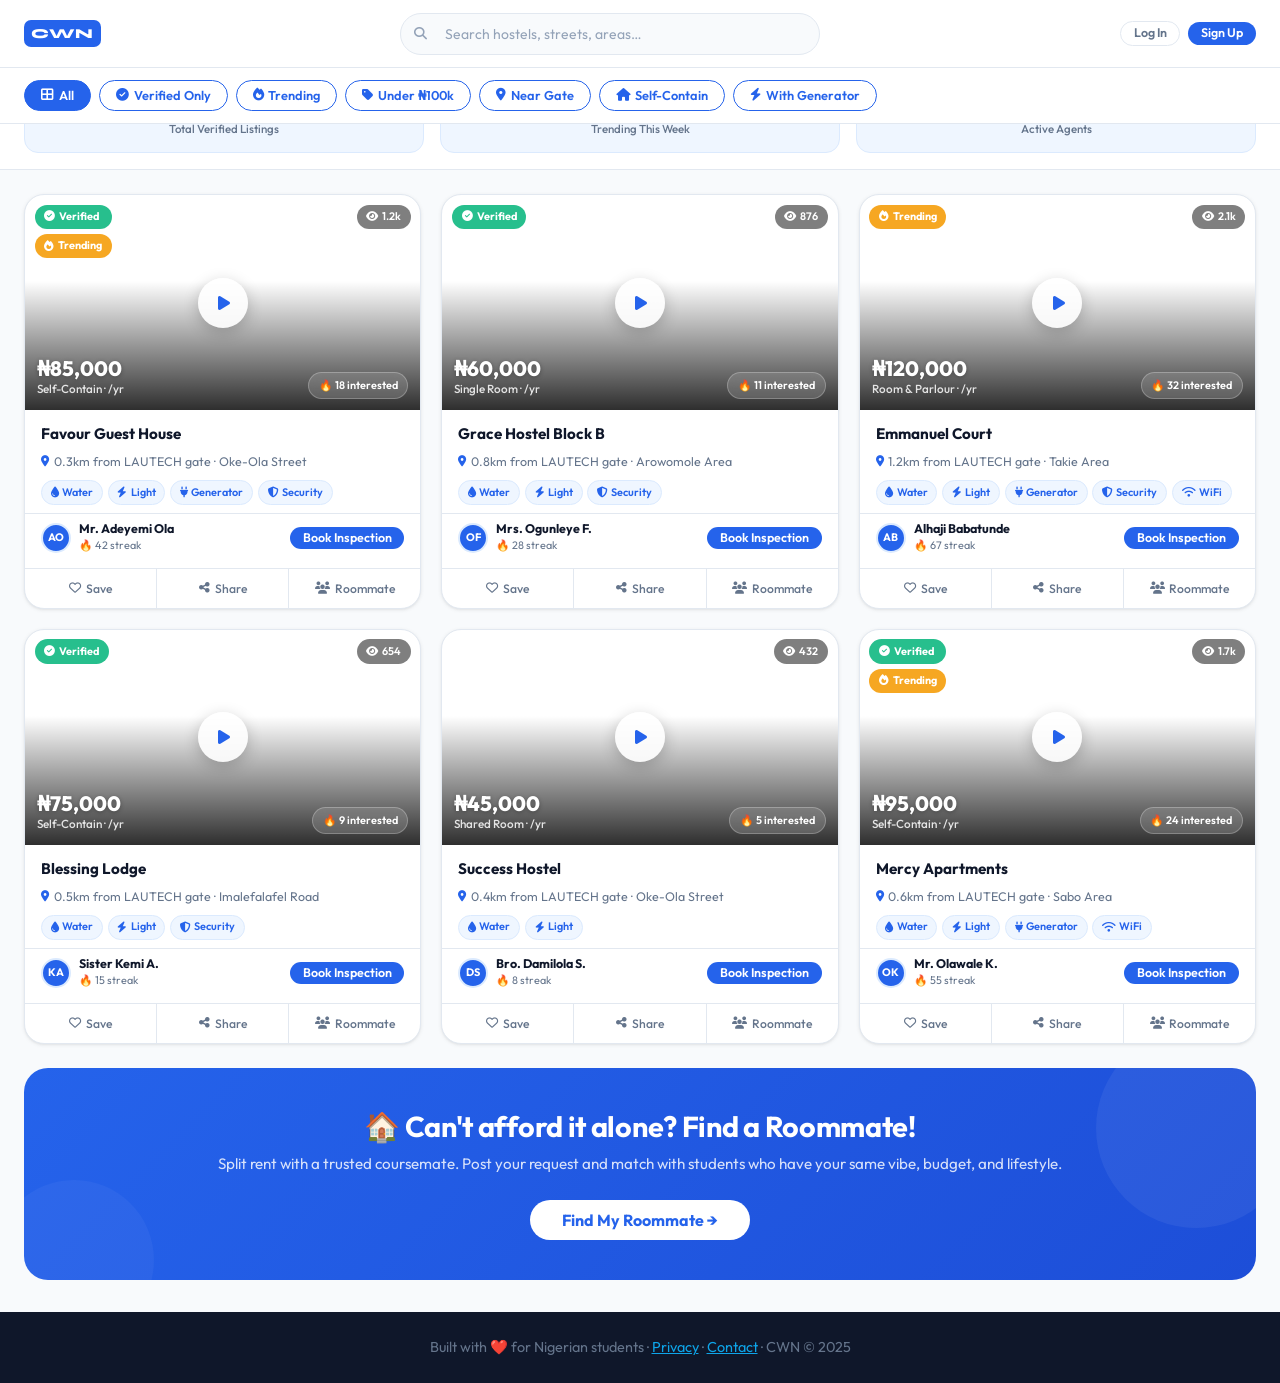
==== commit 04957ba6: "updated" ====
--- a/index.html
+++ b/index.html
@@ -23,7 +23,7 @@
 
 <!-- ===== NAVBAR ===== -->
 <nav class="navbar">
-  <a href="index (1).html" class="nav-logo">
+  <a href="index.html" class="nav-logo">
     <span class="logo-box">CWN</span>
   </a>
   <div class="nav-search">
@@ -531,4 +531,4 @@
 renderCards(LISTINGS);
 </script>
 </body>
-</html>
+</html>
--- a/styles.css
+++ b/styles.css
@@ -943,4 +943,4 @@
   .stat-grid{grid-template-columns:1fr}
   .photo-grid{grid-template-columns:repeat(4,1fr)}
   .availability-grid{grid-template-columns:repeat(4,1fr)}
-}
+}
